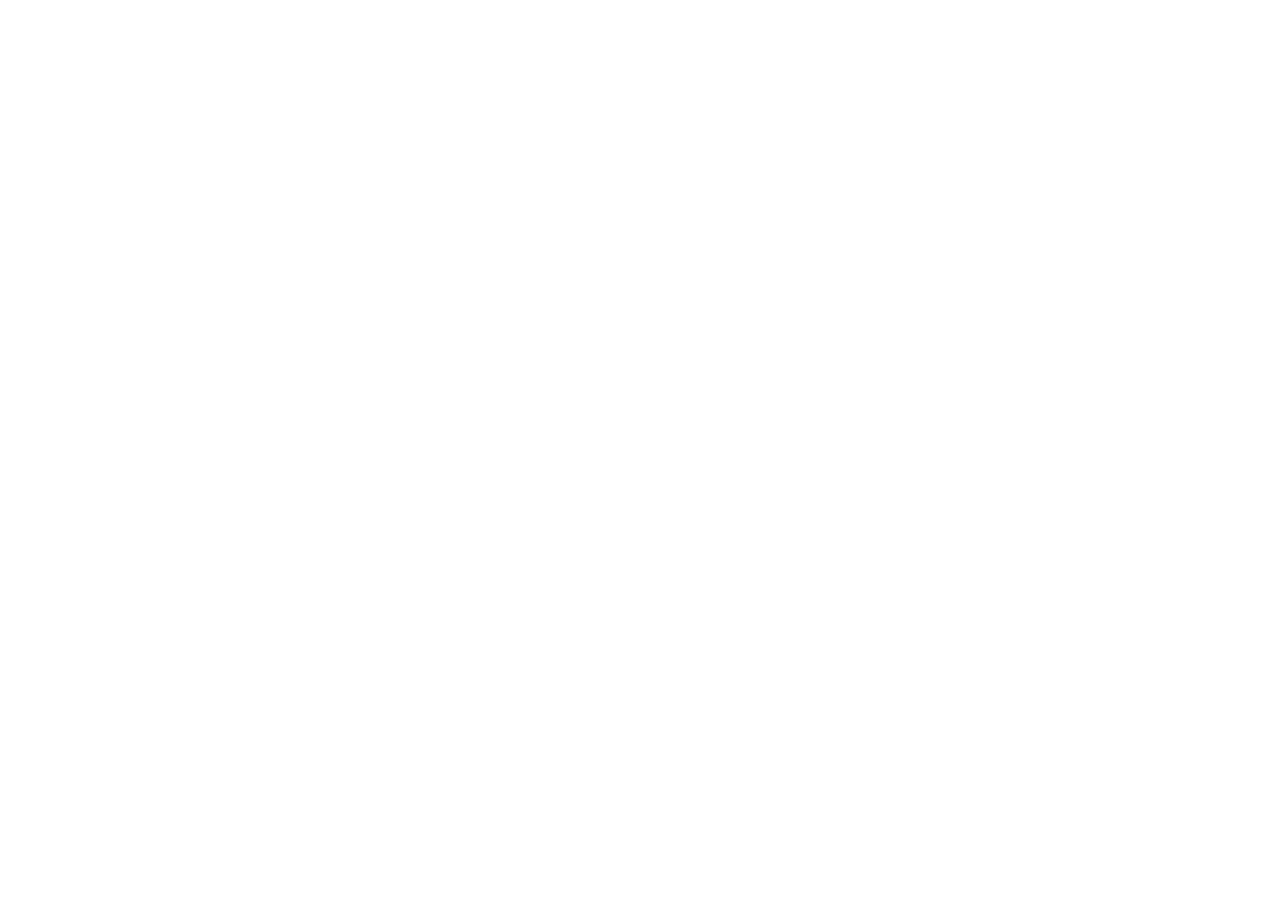
==== index.html @ a5930403 "criei a página principal" ====
<!DOCTYPE html>
<html lang="pt-br">
<head>
    <meta charset="UTF-8">
    <meta name="viewport" content="width=device-width, initial-scale=1.0">
    <link rel="shortcut icon" href="favicon.ico" type="image/x-icon">
    <title>Projeto Redes Socias</title>
    <link rel="stylesheet" href="estilos/style.css">
</head>

<body>

</body>

</html>
---- estilos/style.css ----
@charset "UTF-8";

*{
    margin: 0;
    padding: 0;
}

main img {
    width: 100vw;
    height: 100vh;
    background-position: absolute;
    background-size: cover;
}

iframe {
    position: relative;
    align-items: center;
    
}
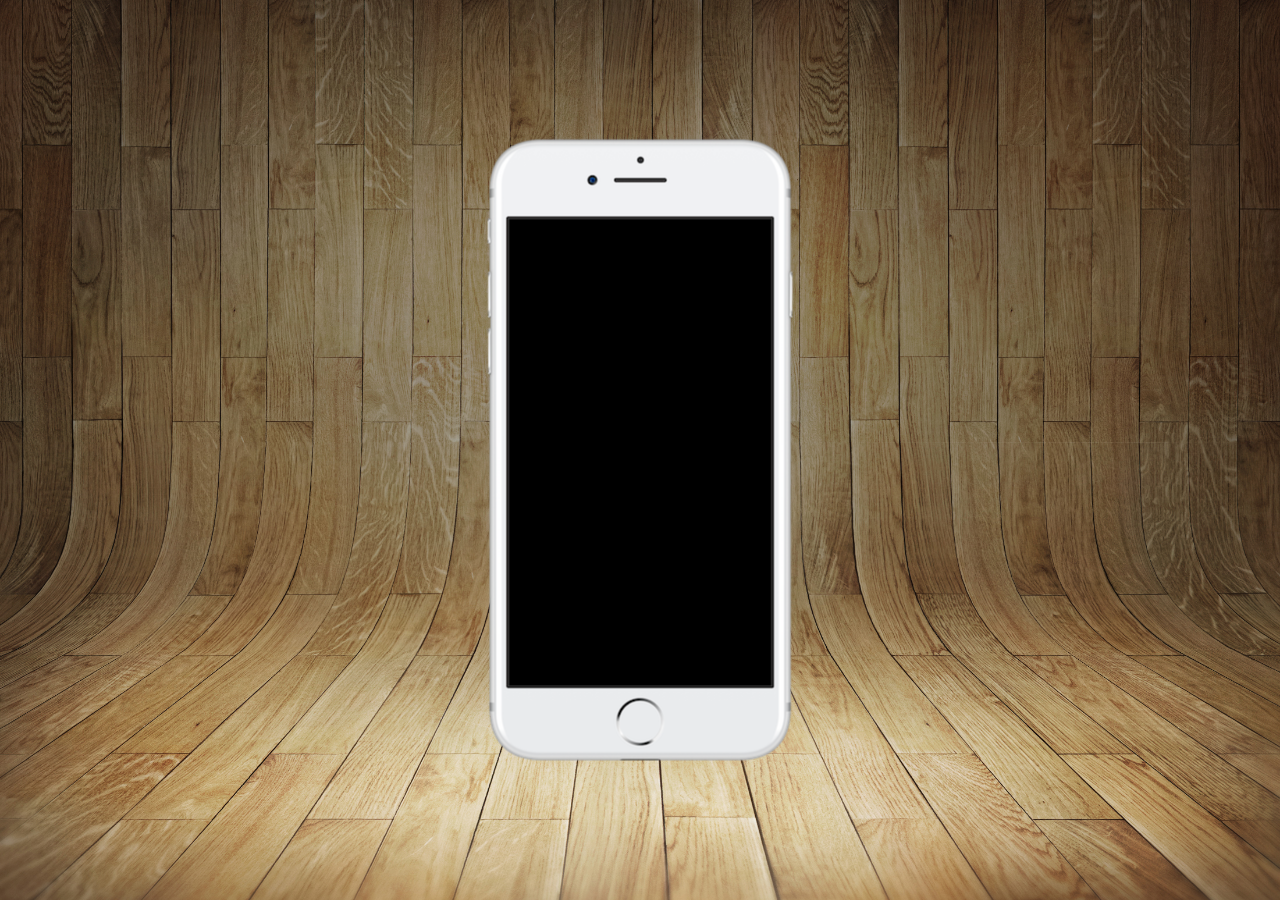
==== commit fa6bf5a1: "atualizações de estilo de fundo" ====
--- a/index.html
+++ b/index.html
@@ -9,7 +9,15 @@
 </head>
 
 <body>
+    <main>
+        <section id="telefone">
+            
+        </section>
 
+        <section id="redes-socias">
+
+        </section>
+    </main>
 </body>
 
 </html>--- a/estilos/style.css
+++ b/estilos/style.css
@@ -1,19 +1,34 @@
 @charset "UTF-8";
 
 *{
-    margin: 0;
-    padding: 0;
+    margin: 0px;
+    padding: 0px;
 }
 
-main img {
+html, body {
+    height: 100vh;
     width: 100vw;
-    height: 100vh;
-    background-position: absolute;
-    background-size: cover;
+
 }
 
-iframe {
+body {
+    background: url('../imagens/fundo-madeira.jpg') no-repeat top center;
+    background-size: cover;
+    background-attachment: fixed;    
+}
+
+main {
     position: relative;
-    align-items: center;
-    
+    height: 100vh;
+}
+
+section#telefone {
+    position: absolute;
+    top: 50%;
+    left: 50%;
+    transform: translate(-50%, -50%);
+
+    height: 627px;
+    width: 311px;
+    background: url('../imagens/frame-iphone.png') no-repeat;
 }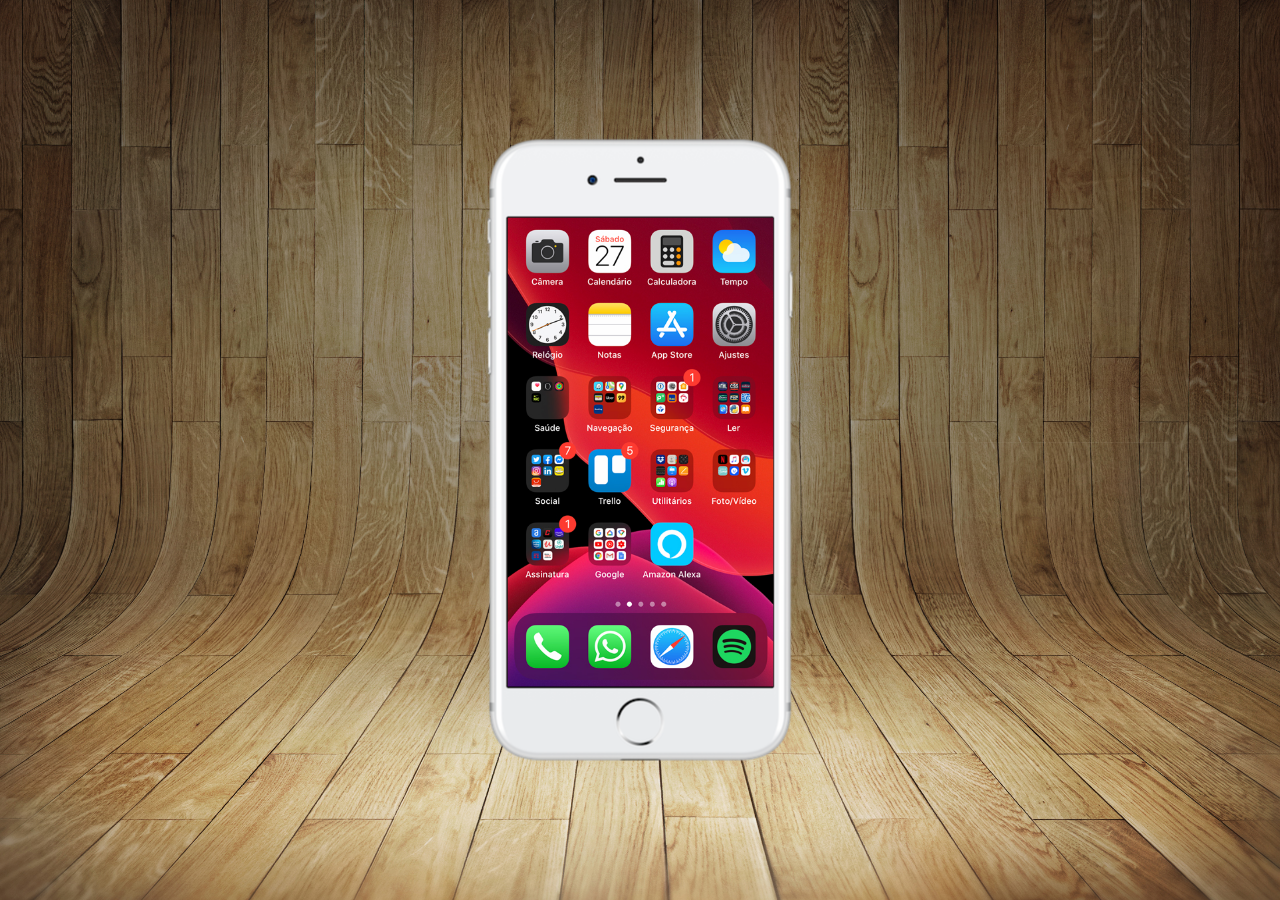
==== commit 4c7930b0: "criei a tela home" ====
--- a/index.html
+++ b/index.html
@@ -11,7 +11,7 @@
 <body>
     <main>
         <section id="telefone">
-            
+            <iframe name="frame" id="frame" src="home.html" frameborder="0"></iframe>
         </section>
 
         <section id="redes-socias">
--- a/estilos/style.css
+++ b/estilos/style.css
@@ -31,4 +31,12 @@
     height: 627px;
     width: 311px;
     background: url('../imagens/frame-iphone.png') no-repeat;
+}
+
+iframe#frame {
+    position: relative;
+    top: 81px;
+    left: 23px;
+    width: 266px;
+    height: 470px;
 }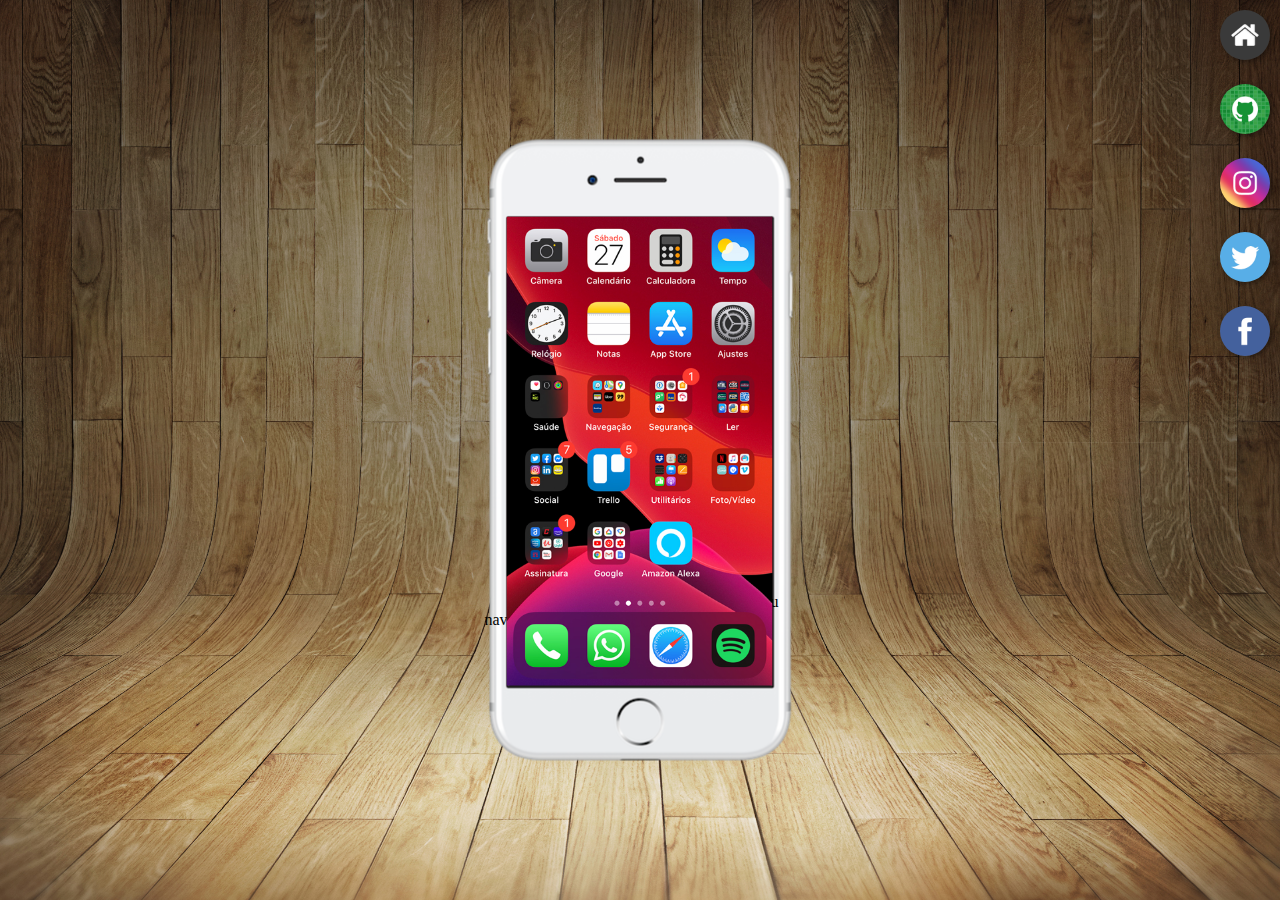
==== commit bbfa229a: "criei botões laterais" ====
--- a/index.html
+++ b/index.html
@@ -12,10 +12,15 @@
     <main>
         <section id="telefone">
             <iframe name="frame" id="frame" src="home.html" frameborder="0"></iframe>
+            Seu navegador não é compatível com isso.
         </section>
 
         <section id="redes-socias">
-
+            <a href="#"><img src="imagens/logo-home.jpg" alt=""></a><br>
+            <a href="#"><img src="imagens/logo-github.jpg" alt=""></a><br>
+            <a href="#"><img src="imagens/logo-instagram.jpg" alt=""></a><br>
+            <a href="#"><img src="imagens/logo-twitter.jpg" alt=""></a><br>
+            <a href="#"><img src="imagens/logo-facebook.jpg" alt=""></a>
         </section>
     </main>
 </body>
--- a/estilos/style.css
+++ b/estilos/style.css
@@ -35,8 +35,27 @@
 
 iframe#frame {
     position: relative;
-    top: 81px;
-    left: 23px;
+    top: 80.4px;
+    left: 22px;
     width: 266px;
     height: 470px;
+}
+
+section#redes-socias {
+    text-align: right;
+}
+
+section#redes-socias img {
+    width: 50px;
+    margin: 10px;
+    border-radius: 50%;
+    box-shadow: 2px 2px 5px rgba(0, 0, 0, 0.400);
+    box-sizing: border-box;
+}
+
+section#redes-socias img:hover {
+    border: 2px solid rgba(255, 255, 255, 0.604);
+    transform: translate(-2px, -2px);
+    box-shadow: 4px 4px 8px rgba(0, 0, 0, 0.603);
+    transition: transform .3s, border .2s;
 }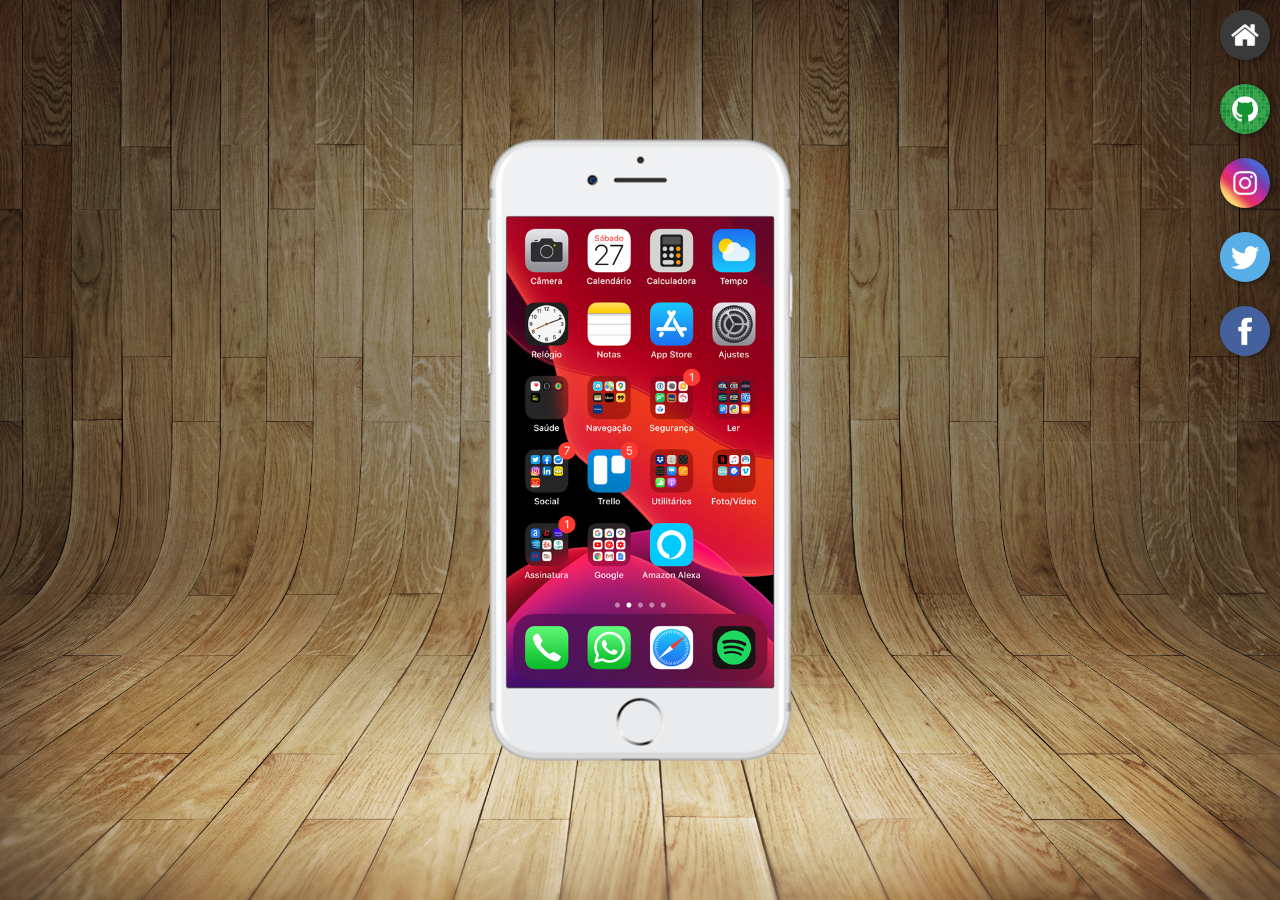
==== commit 618403b7: "atualização das redes socias" ====
--- a/index.html
+++ b/index.html
@@ -11,14 +11,13 @@
 <body>
     <main>
         <section id="telefone">
-            <iframe name="frame" id="frame" src="home.html" frameborder="0"></iframe>
-            Seu navegador não é compatível com isso.
+            <iframe name="tela" id="tela" src="home.html" frameborder="0"></iframe>
         </section>
 
         <section id="redes-socias">
-            <a href="#"><img src="imagens/logo-home.jpg" alt=""></a><br>
-            <a href="#"><img src="imagens/logo-github.jpg" alt=""></a><br>
-            <a href="#"><img src="imagens/logo-instagram.jpg" alt=""></a><br>
+            <a href="home.html" target="tela"><img src="imagens/logo-home.jpg" alt="Logo Home"></a><br>
+            <a href="github.html" target="tela"><img src="imagens/logo-github.jpg" alt="Logo GitHub"></a><br>
+            <a href="instagram.html" target="tela"><img src="imagens/logo-instagram.jpg" alt="Logo Instagram"></a><br>
             <a href="#"><img src="imagens/logo-twitter.jpg" alt=""></a><br>
             <a href="#"><img src="imagens/logo-facebook.jpg" alt=""></a>
         </section>
--- a/estilos/style.css
+++ b/estilos/style.css
@@ -33,12 +33,12 @@
     background: url('../imagens/frame-iphone.png') no-repeat;
 }
 
-iframe#frame {
+iframe#tela {
     position: relative;
-    top: 80.4px;
-    left: 22px;
-    width: 266px;
-    height: 470px;
+    top: 80px;
+    left: 22.3px;
+    width: 267px;
+    height: 471px;
 }
 
 section#redes-socias {
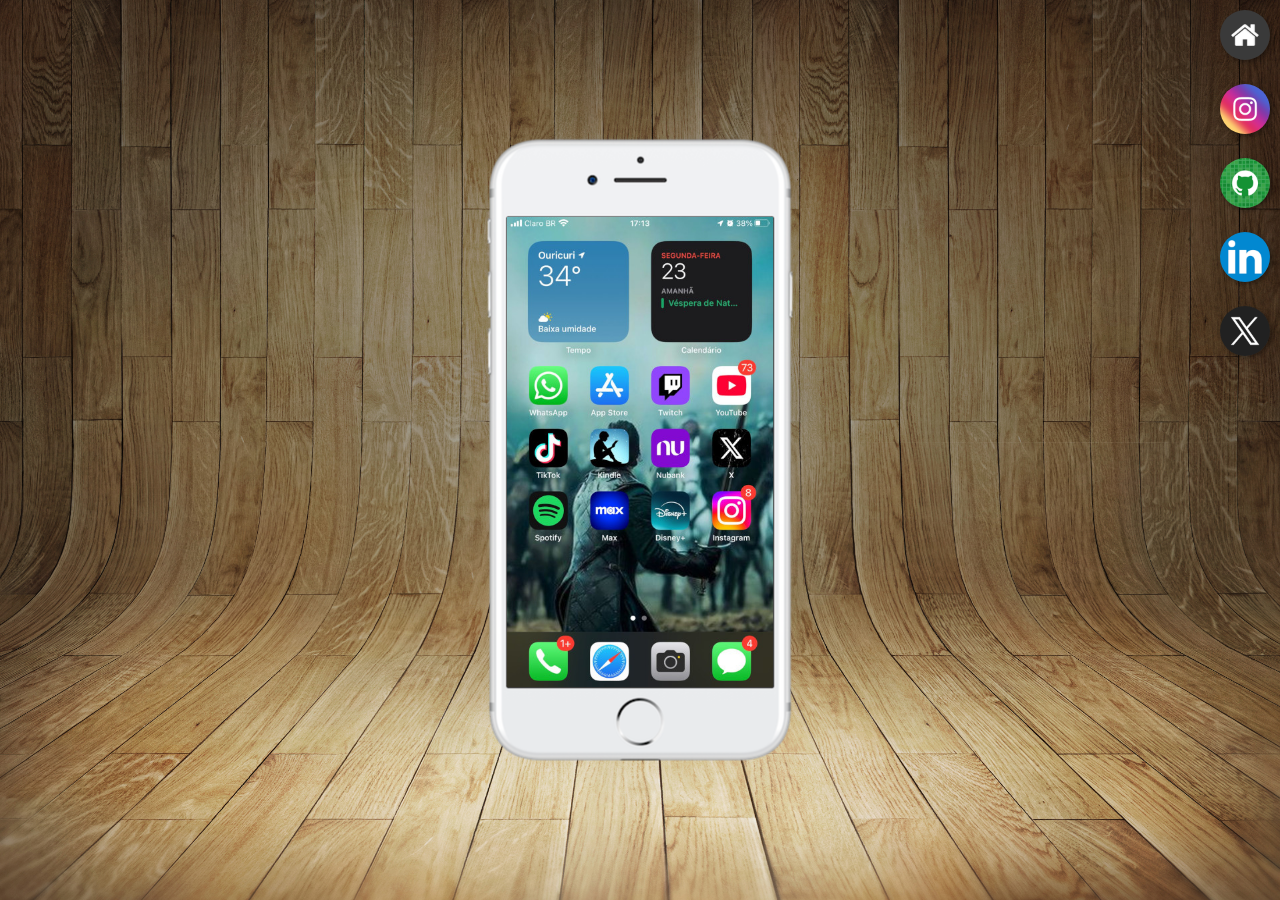
==== commit 7614dab7: "complementei o projeto" ====
--- a/index.html
+++ b/index.html
@@ -16,10 +16,10 @@
 
         <section id="redes-socias">
             <a href="home.html" target="tela"><img src="imagens/logo-home.jpg" alt="Logo Home"></a><br>
+            <a href="instagram.html" target="tela"><img src="imagens/logo-instagram.jpg" alt="Logo Instagram"></a><br>
             <a href="github.html" target="tela"><img src="imagens/logo-github.jpg" alt="Logo GitHub"></a><br>
-            <a href="instagram.html" target="tela"><img src="imagens/logo-instagram.jpg" alt="Logo Instagram"></a><br>
-            <a href="#"><img src="imagens/logo-twitter.jpg" alt=""></a><br>
-            <a href="#"><img src="imagens/logo-facebook.jpg" alt=""></a>
+            <a href="linkedin.html" target="tela"><img src="imagens/logo-linkedin.jpg" alt="Logo Linkedin"></a><br>
+            <a href="x.html" target="tela"><img src="imagens/logo-x.jpg" alt="Logo X"></a>
         </section>
     </main>
 </body>
--- a/estilos/style.css
+++ b/estilos/style.css
@@ -39,6 +39,7 @@
     left: 22.3px;
     width: 267px;
     height: 471px;
+    border-radius: 2px;
 }
 
 section#redes-socias {
